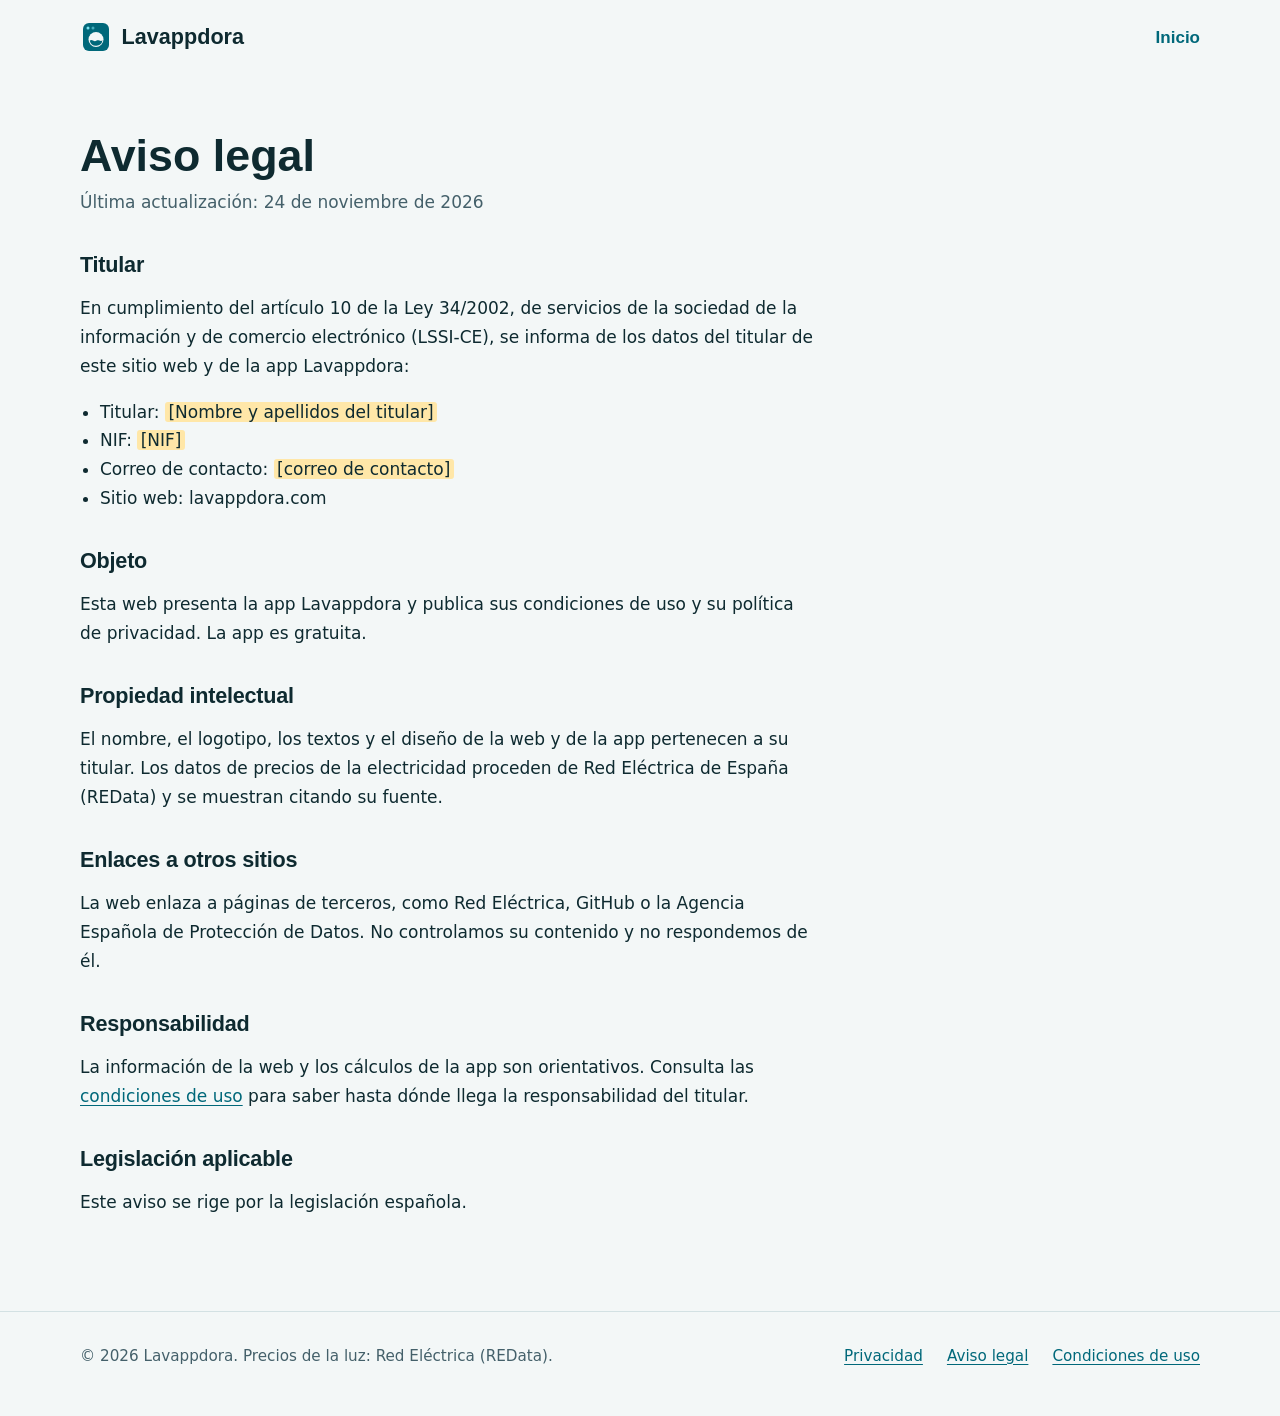
==== aviso-legal.html @ 906e7d15 "Web estática de Lavappdora: landing y páginas legales - Landing: display de fin diferido en SVG, tir" ====
<!doctype html>
<html lang="es">
<head>
  <meta charset="utf-8">
  <meta name="viewport" content="width=device-width, initial-scale=1">
  <title>Aviso legal — Lavappdora</title>
  <meta name="description" content="Datos del titular de Lavappdora y condiciones legales de la web.">
  <link rel="canonical" href="https://lavappdora.com/aviso-legal.html">
  <link rel="icon" href="/favicon.svg" type="image/svg+xml">
  <meta name="theme-color" content="#0F3B42">
  <link rel="stylesheet" href="/css/estilos.css">
</head>
<body>
  <a class="salto" href="#contenido">Saltar al contenido</a>
  <header class="cabecera">
    <div class="envoltorio">
      <a class="marca" href="/"><img src="/img/icono.svg" alt="" width="32" height="32">Lavappdora</a>
      <nav aria-label="Principal"><a href="/">Inicio</a></nav>
    </div>
  </header>
  <main id="contenido" class="legal">
    <div class="envoltorio">
      <article>
        <h1>Aviso legal</h1>
        <p class="fecha">Última actualización: 24 de noviembre de 2026</p>

        <h2>Titular</h2>
        <p>En cumplimiento del artículo 10 de la Ley 34/2002, de servicios de la sociedad de la información y de comercio electrónico (LSSI-CE), se informa de los datos del titular de este sitio web y de la app Lavappdora:</p>
        <ul>
          <li>Titular: <span class="pendiente">[Nombre y apellidos del titular]</span></li>
          <li>NIF: <span class="pendiente">[NIF]</span></li>
          <li>Correo de contacto: <span class="pendiente">[correo de contacto]</span></li>
          <li>Sitio web: lavappdora.com</li>
        </ul>

        <h2>Objeto</h2>
        <p>Esta web presenta la app Lavappdora y publica sus condiciones de uso y su política de privacidad. La app es gratuita.</p>

        <h2>Propiedad intelectual</h2>
        <p>El nombre, el logotipo, los textos y el diseño de la web y de la app pertenecen a su titular. Los datos de precios de la electricidad proceden de Red Eléctrica de España (REData) y se muestran citando su fuente.</p>

        <h2>Enlaces a otros sitios</h2>
        <p>La web enlaza a páginas de terceros, como Red Eléctrica, GitHub o la Agencia Española de Protección de Datos. No controlamos su contenido y no respondemos de él.</p>

        <h2>Responsabilidad</h2>
        <p>La información de la web y los cálculos de la app son orientativos. Consulta las <a href="/condiciones.html">condiciones de uso</a> para saber hasta dónde llega la responsabilidad del titular.</p>

        <h2>Legislación aplicable</h2>
        <p>Este aviso se rige por la legislación española.</p>
      </article>
    </div>
  </main>
  <footer class="pie">
    <div class="envoltorio">
      <p>© 2026 Lavappdora. Precios de la luz: Red Eléctrica (REData).</p>
      <ul>
        <li><a href="/privacidad.html">Privacidad</a></li>
        <li><a href="/aviso-legal.html">Aviso legal</a></li>
        <li><a href="/condiciones.html">Condiciones de uso</a></li>
      </ul>
    </div>
  </footer>
</body>
</html>
---- css/estilos.css ----
/* Lavappdora — web estática. Sin fuentes ni scripts de terceros. */
:root {
  --esmalte: #F3F7F7;      /* fondo: chapa blanca de electrodoméstico */
  --tinta: #0E2A30;        /* texto */
  --tinta-suave: #44606A;
  --teal: #00687A;         /* color de la app */
  --panel: #0F3B42;        /* panel del display */
  --lcd: #7BE3F0;          /* dígitos encendidos */
  --lcd-apagado: rgba(123, 227, 240, 0.06);
  --valle: #2E9E78;
  --punta: #E0A21B;
  --linea: #D3E1E3;
  --blanco: #FFFFFF;

  --redondeada: ui-rounded, "SF Pro Rounded", "Hiragino Maru Gothic ProN", Quicksand, Comfortaa, Manjari,
    "Arial Rounded MT", "Arial Rounded MT Bold", Calibri, source-sans-pro, sans-serif;
  --humanista: Seravek, "Gill Sans Nova", Ubuntu, Calibri, "DejaVu Sans", source-sans-pro, sans-serif;

  --medida: 68ch;
}

*, *::before, *::after { box-sizing: border-box; }

html { -webkit-text-size-adjust: 100%; }

body {
  margin: 0;
  background: var(--esmalte);
  color: var(--tinta);
  font-family: var(--humanista);
  font-size: 1.0625rem;
  line-height: 1.6;
}

img, svg { display: block; max-width: 100%; }

a { color: var(--teal); text-underline-offset: 0.18em; }
a:hover { color: var(--tinta); }

:focus-visible { outline: 3px solid var(--teal); outline-offset: 3px; border-radius: 4px; }

.salto {
  position: absolute; left: -999px; top: 0.5rem;
  background: var(--tinta); color: var(--blanco); padding: 0.5rem 1rem; border-radius: 6px;
}
.salto:focus { left: 0.5rem; }

/* Solo para lectores de pantalla */
.oculto { position: absolute; width: 1px; height: 1px; overflow: hidden; clip-path: inset(50%); white-space: nowrap; }

.envoltorio { width: min(100% - 2rem, 70rem); margin-inline: auto; }

/* Cabecera */
.cabecera { padding-block: 1.25rem; }
.cabecera .envoltorio { display: flex; align-items: center; justify-content: space-between; gap: 1rem; }
.marca {
  display: inline-flex; align-items: center; gap: 0.6rem;
  font-family: var(--redondeada); font-weight: 800; font-size: 1.35rem;
  color: var(--tinta); text-decoration: none;
}
.marca svg { width: 2rem; height: 2rem; }
.cabecera nav a { font-family: var(--redondeada); font-weight: 600; text-decoration: none; }

/* Hero */
.hero { padding-block: clamp(2rem, 6vw, 5rem) clamp(2.5rem, 6vw, 4.5rem); }
.hero .envoltorio {
  display: grid; gap: clamp(2rem, 5vw, 4rem);
  grid-template-columns: minmax(0, 1.05fr) minmax(0, 1fr); align-items: center;
}
.hero h1 {
  font-family: var(--redondeada); font-weight: 800;
  font-size: clamp(2.4rem, 5.6vw, 4.3rem); line-height: 1.04; letter-spacing: -0.02em;
  margin: 0 0 1.25rem; max-width: 14ch;
}
.hero p { font-size: 1.2rem; color: var(--tinta-suave); max-width: 38ch; margin: 0 0 1.75rem; }

.hero .disponible {
  display: inline-block; font-family: var(--redondeada); font-weight: 700;
  background: var(--tinta); color: var(--esmalte); padding: 0.8rem 1.25rem; border-radius: 16px;
}
.hero .disponible small { display: block; font-weight: 500; opacity: 0.75; font-size: 0.85rem; }

/* Panel de la lavadora: lo memorable de la página */
.panel {
  background: var(--panel); color: var(--lcd); border-radius: 28px;
  padding: clamp(1.25rem, 3vw, 2rem);
  box-shadow: inset 0 0 0 2px rgba(255, 255, 255, 0.05), 0 30px 60px -30px rgba(14, 42, 48, 0.55);
}
.panel-fila { display: flex; align-items: center; gap: clamp(1rem, 3vw, 2rem); }
.mando {
  flex: none; width: clamp(4.5rem, 12vw, 6.5rem); aspect-ratio: 1; border-radius: 50%;
  background: radial-gradient(circle at 35% 30%, #3B6E76, #133F46 70%);
  box-shadow: 0 0 0 6px rgba(123, 227, 240, 0.12), inset 0 -6px 12px rgba(0, 0, 0, 0.35);
  position: relative;
}
.mando::after {
  content: ""; position: absolute; left: 50%; top: 10%; width: 6px; height: 26%;
  margin-left: -3px; border-radius: 3px; background: var(--lcd); transform-origin: 50% 155%;
  transform: rotate(38deg);
}
.lcd {
  flex: 1; background: #0A2C31; border-radius: 14px; padding: 1rem 1.25rem 0.9rem;
  box-shadow: inset 0 2px 10px rgba(0, 0, 0, 0.5);
}
.lcd-titulo { font-family: var(--redondeada); font-size: 0.95rem; color: rgba(123, 227, 240, 0.75); margin: 0 0 0.4rem; }
.lcd-digits { width: 100%; height: auto; }
.seg { fill: var(--lcd-apagado); }
.seg.on { fill: var(--lcd); filter: drop-shadow(0 0 6px rgba(123, 227, 240, 0.55)); }
.lcd-unit { fill: var(--lcd); font-family: var(--redondeada); font-weight: 700; font-size: 44px; }
.panel-pie {
  display: flex; justify-content: space-between; gap: 1rem; margin-top: 1rem;
  font-family: var(--redondeada); font-size: 0.95rem; color: rgba(123, 227, 240, 0.8);
}

/* Encendido del display al cargar (único movimiento de la página) */
@media (prefers-reduced-motion: no-preference) {
  .seg.on { animation: encender 900ms ease-out both; }
  .seg.on:nth-of-type(2n) { animation-delay: 120ms; }
  .seg.on:nth-of-type(3n) { animation-delay: 240ms; }
  .lcd-unit { animation: encender 900ms 380ms ease-out both; }
  @keyframes encender { from { fill: var(--lcd-apagado); filter: none; } }
}

/* Tira de precios */
.precios { background: var(--blanco); border-block: 1px solid var(--linea); padding-block: clamp(2.5rem, 6vw, 4rem); }
.precios .envoltorio {
  display: grid; gap: clamp(1.5rem, 4vw, 3.5rem);
  grid-template-columns: minmax(0, 0.9fr) minmax(0, 1.1fr); align-items: center;
}
.strip { width: 100%; height: auto; overflow: visible; }
.bar { fill: #B9CBCE; }
.bar.dear { fill: var(--punta); }
.bar.wash { fill: var(--valle); }
.window { fill: rgba(46, 158, 120, 0.1); stroke: var(--valle); stroke-width: 2; stroke-dasharray: 5 4; }
.window-label { fill: var(--valle); font-family: var(--redondeada); font-weight: 700; font-size: 15px; }
.axis { fill: var(--tinta-suave); font-family: var(--humanista); font-size: 13px; }
.fuente { font-size: 0.9rem; color: var(--tinta-suave); margin: 0.75rem 0 0; }

h2 {
  font-family: var(--redondeada); font-weight: 800; letter-spacing: -0.01em;
  font-size: clamp(1.7rem, 3.4vw, 2.4rem); line-height: 1.12; margin: 0 0 1rem;
}
.texto p { margin: 0 0 1rem; max-width: 46ch; }

/* Cómo funciona: es una secuencia real, por eso va numerada */
.pasos-seccion { padding-block: clamp(3rem, 7vw, 5.5rem); }
.pasos { list-style: none; padding: 0; margin: 2rem 0 0; display: grid; gap: 1.5rem; grid-template-columns: repeat(3, minmax(0, 1fr)); counter-reset: paso; }
.pasos li { counter-increment: paso; border-top: 3px solid var(--teal); padding-top: 1rem; }
.pasos li::before {
  content: counter(paso); display: block; font-family: var(--redondeada); font-weight: 800;
  font-size: 2.2rem; line-height: 1; color: var(--teal); margin-bottom: 0.6rem;
}
.pasos h3 { font-family: var(--redondeada); font-size: 1.2rem; margin: 0 0 0.35rem; }
.pasos p { margin: 0; color: var(--tinta-suave); }

/* Capturas */
.capturas { padding-block: 0 clamp(3rem, 7vw, 5.5rem); }
.capturas .envoltorio { display: grid; grid-template-columns: minmax(0, 1fr) minmax(0, 1fr) minmax(0, 1.1fr); gap: clamp(1.25rem, 3vw, 2.5rem); align-items: center; }
.captura { margin: 0; }
.movil {
  border-radius: 36px; overflow: hidden; background: var(--blanco);
  box-shadow: 0 0 0 8px var(--tinta), 0 30px 50px -30px rgba(14, 42, 48, 0.6);
}
.movil img { width: 100%; height: auto; }
.captura figcaption { margin-top: 1.25rem; font-size: 0.95rem; color: var(--tinta-suave); }

/* Privacidad */
.privacidad { background: var(--panel); color: #E3F4F6; padding-block: clamp(3rem, 7vw, 5rem); }
.privacidad .envoltorio { display: grid; grid-template-columns: minmax(0, 1fr) minmax(0, 1fr); gap: clamp(1.5rem, 4vw, 3.5rem); }
.privacidad h2 { color: var(--blanco); }
.privacidad ul { margin: 0; padding: 0; list-style: none; display: grid; gap: 0.9rem; }
.privacidad li { padding-left: 1.75rem; position: relative; }
.privacidad li::before { content: ""; position: absolute; left: 0; top: 0.55em; width: 0.7rem; height: 0.7rem; border-radius: 50%; background: var(--lcd); }
.privacidad a { color: var(--lcd); }

/* Historia */
.historia { padding-block: clamp(3rem, 7vw, 5rem); }
.historia blockquote { margin: 0; max-width: 34ch; font-family: var(--redondeada); font-weight: 700; font-size: clamp(1.4rem, 2.8vw, 2rem); line-height: 1.25; }
.historia p { color: var(--tinta-suave); max-width: 52ch; }

/* Pie */
.pie { border-top: 1px solid var(--linea); padding-block: 2rem 3rem; font-size: 0.95rem; color: var(--tinta-suave); }
.pie .envoltorio { display: flex; flex-wrap: wrap; justify-content: space-between; gap: 1rem 2rem; }
.pie p { margin: 0; }
.pie ul { list-style: none; margin: 0; padding: 0; display: flex; flex-wrap: wrap; gap: 0.5rem 1.5rem; }

/* Páginas legales */
.legal { padding-block: clamp(2rem, 5vw, 3.5rem) clamp(3rem, 6vw, 5rem); }
.legal article { max-width: var(--medida); }
.legal h1 { font-family: var(--redondeada); font-weight: 800; font-size: clamp(2rem, 4.5vw, 2.8rem); line-height: 1.1; margin: 0 0 0.5rem; }
.legal .fecha { color: var(--tinta-suave); margin: 0 0 2rem; }
.legal h2 { font-size: 1.35rem; margin: 2.25rem 0 0.6rem; }
.legal p, .legal li { line-height: 1.7; }
.legal ul { padding-left: 1.25rem; }
.legal table { border-collapse: collapse; width: 100%; margin: 1rem 0; font-size: 0.97rem; }
.legal th, .legal td { text-align: left; vertical-align: top; padding: 0.6rem 0.75rem; border-bottom: 1px solid var(--linea); }
.legal th { font-family: var(--redondeada); }
.pendiente { background: #FFE7A8; border-radius: 3px; padding: 0 0.2em; }

@media (max-width: 860px) {
  .hero .envoltorio, .precios .envoltorio, .privacidad .envoltorio { grid-template-columns: minmax(0, 1fr); }
  .pasos { grid-template-columns: minmax(0, 1fr); }
  .capturas .envoltorio { grid-template-columns: minmax(0, 1fr) minmax(0, 1fr); }
  .capturas .texto { grid-column: 1 / -1; order: -1; }
  .legal table, .legal thead, .legal tbody, .legal tr, .legal th, .legal td { display: block; }
  .legal thead { display: none; }
  .legal td { border: 0; padding: 0.15rem 0; }
  .legal tr { border-bottom: 1px solid var(--linea); padding: 0.6rem 0; }
  .legal td:first-child { font-weight: 600; }
}
@media (max-width: 480px) {
  .capturas .envoltorio { grid-template-columns: minmax(0, 1fr); }
  .captura { max-width: 18rem; margin-inline: auto; }
  .panel-pie { flex-direction: column; gap: 0.25rem; }
}
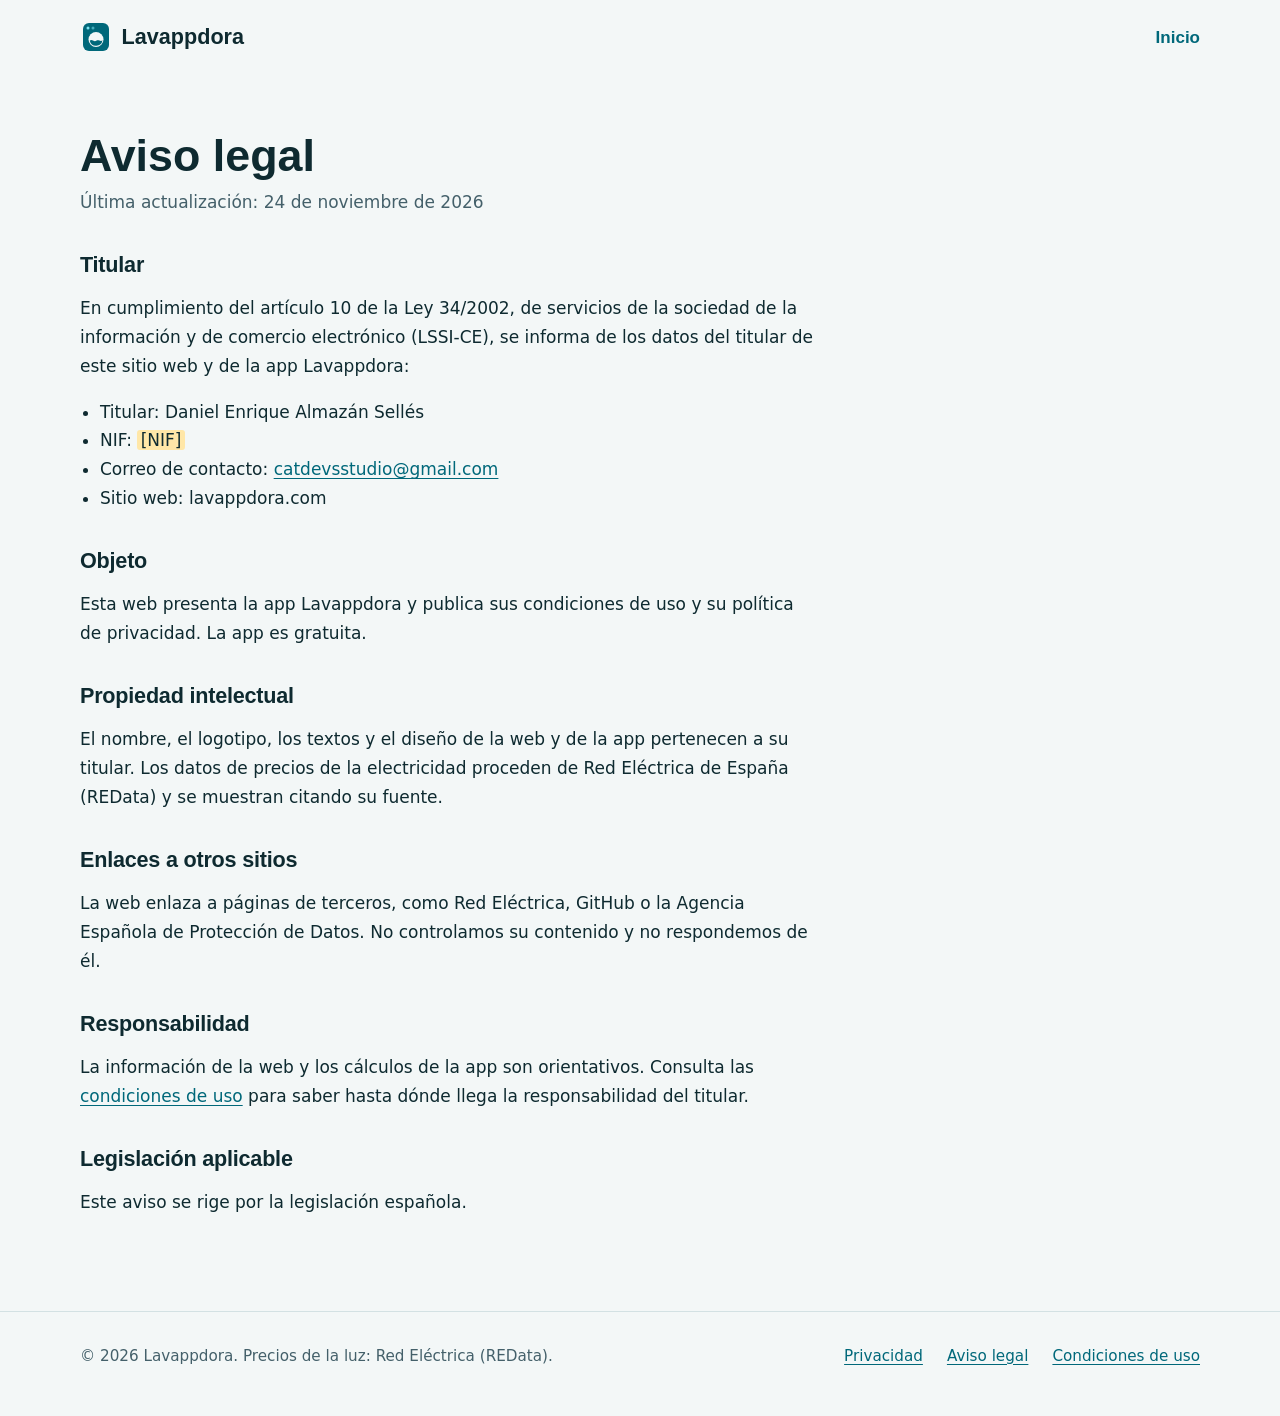
==== commit 139e3edd: "Datos del titular y correo de contacto en las páginas legales Falta el NIF en el aviso legal.  Co-Au" ====
--- a/aviso-legal.html
+++ b/aviso-legal.html
@@ -27,9 +27,9 @@
         <h2>Titular</h2>
         <p>En cumplimiento del artículo 10 de la Ley 34/2002, de servicios de la sociedad de la información y de comercio electrónico (LSSI-CE), se informa de los datos del titular de este sitio web y de la app Lavappdora:</p>
         <ul>
-          <li>Titular: <span class="pendiente">[Nombre y apellidos del titular]</span></li>
+          <li>Titular: Daniel Enrique Almazán Sellés</li>
           <li>NIF: <span class="pendiente">[NIF]</span></li>
-          <li>Correo de contacto: <span class="pendiente">[correo de contacto]</span></li>
+          <li>Correo de contacto: <a href="mailto:catdevsstudio@gmail.com">catdevsstudio@gmail.com</a></li>
           <li>Sitio web: lavappdora.com</li>
         </ul>
 
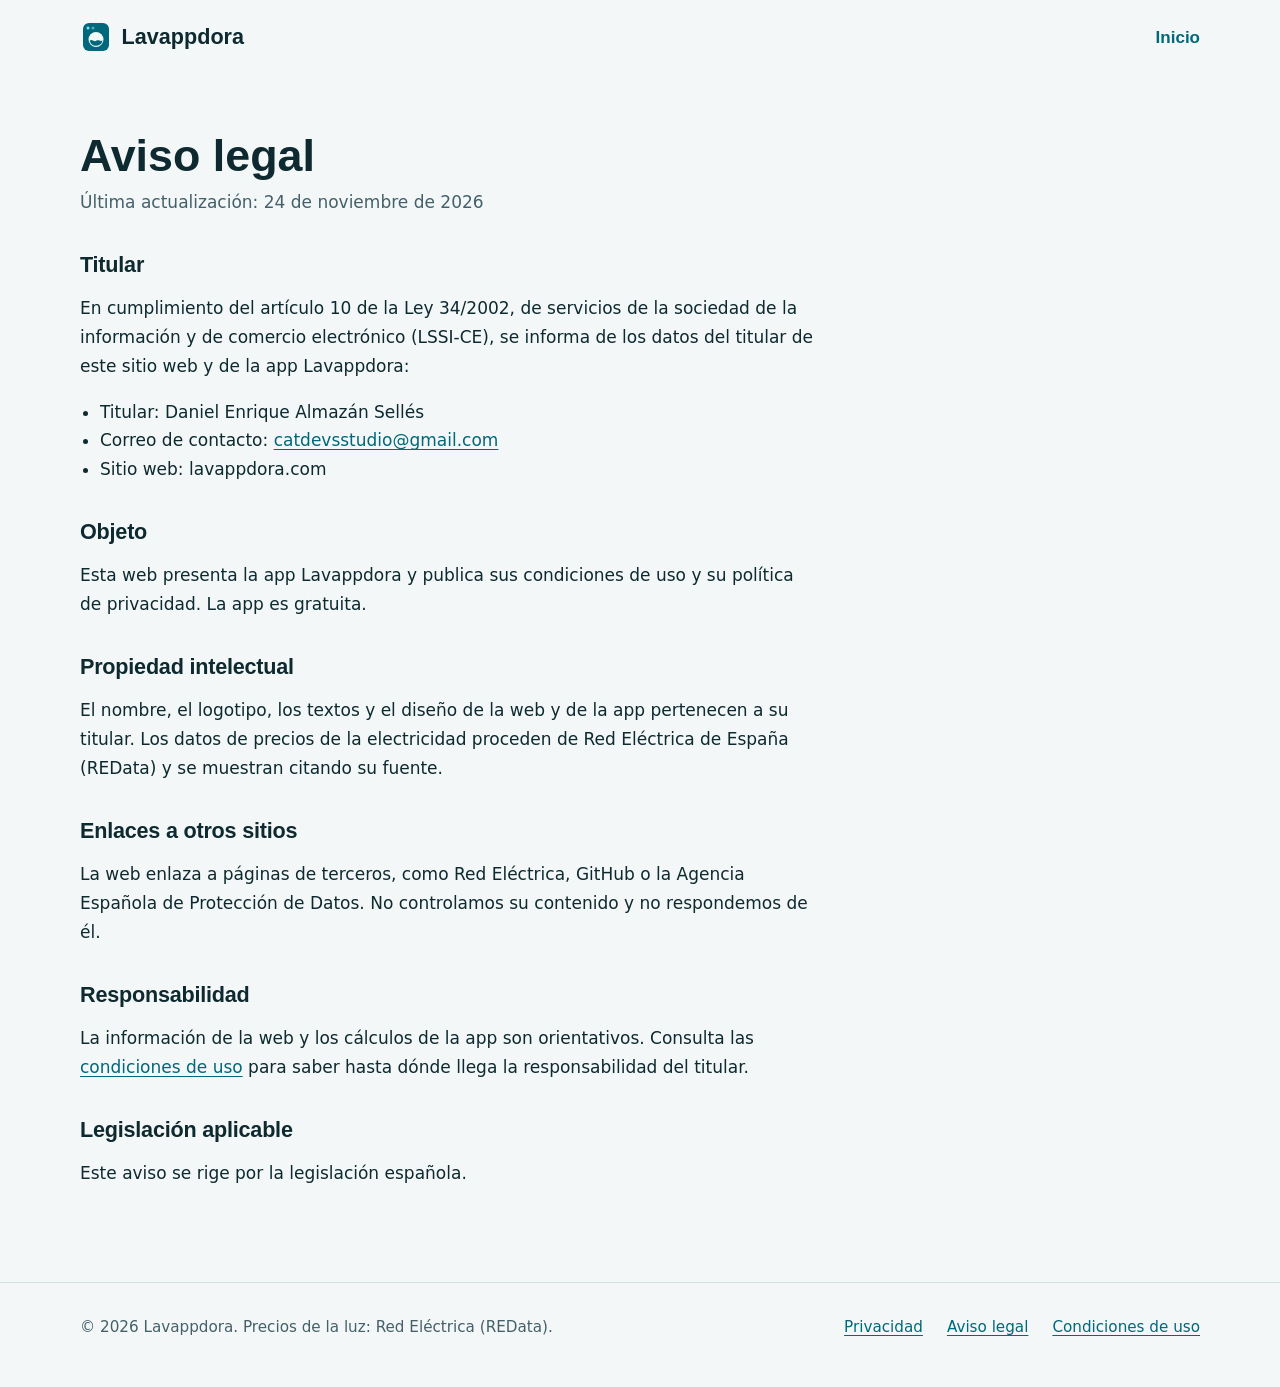
==== commit 46993edd: "Quitar el NIF del aviso legal Co-Authored-By: Claude Opus 5.5 <noreply@anthropic.com>" ====
--- a/aviso-legal.html
+++ b/aviso-legal.html
@@ -28,7 +28,6 @@
         <p>En cumplimiento del artículo 10 de la Ley 34/2002, de servicios de la sociedad de la información y de comercio electrónico (LSSI-CE), se informa de los datos del titular de este sitio web y de la app Lavappdora:</p>
         <ul>
           <li>Titular: Daniel Enrique Almazán Sellés</li>
-          <li>NIF: <span class="pendiente">[NIF]</span></li>
           <li>Correo de contacto: <a href="mailto:catdevsstudio@gmail.com">catdevsstudio@gmail.com</a></li>
           <li>Sitio web: lavappdora.com</li>
         </ul>
